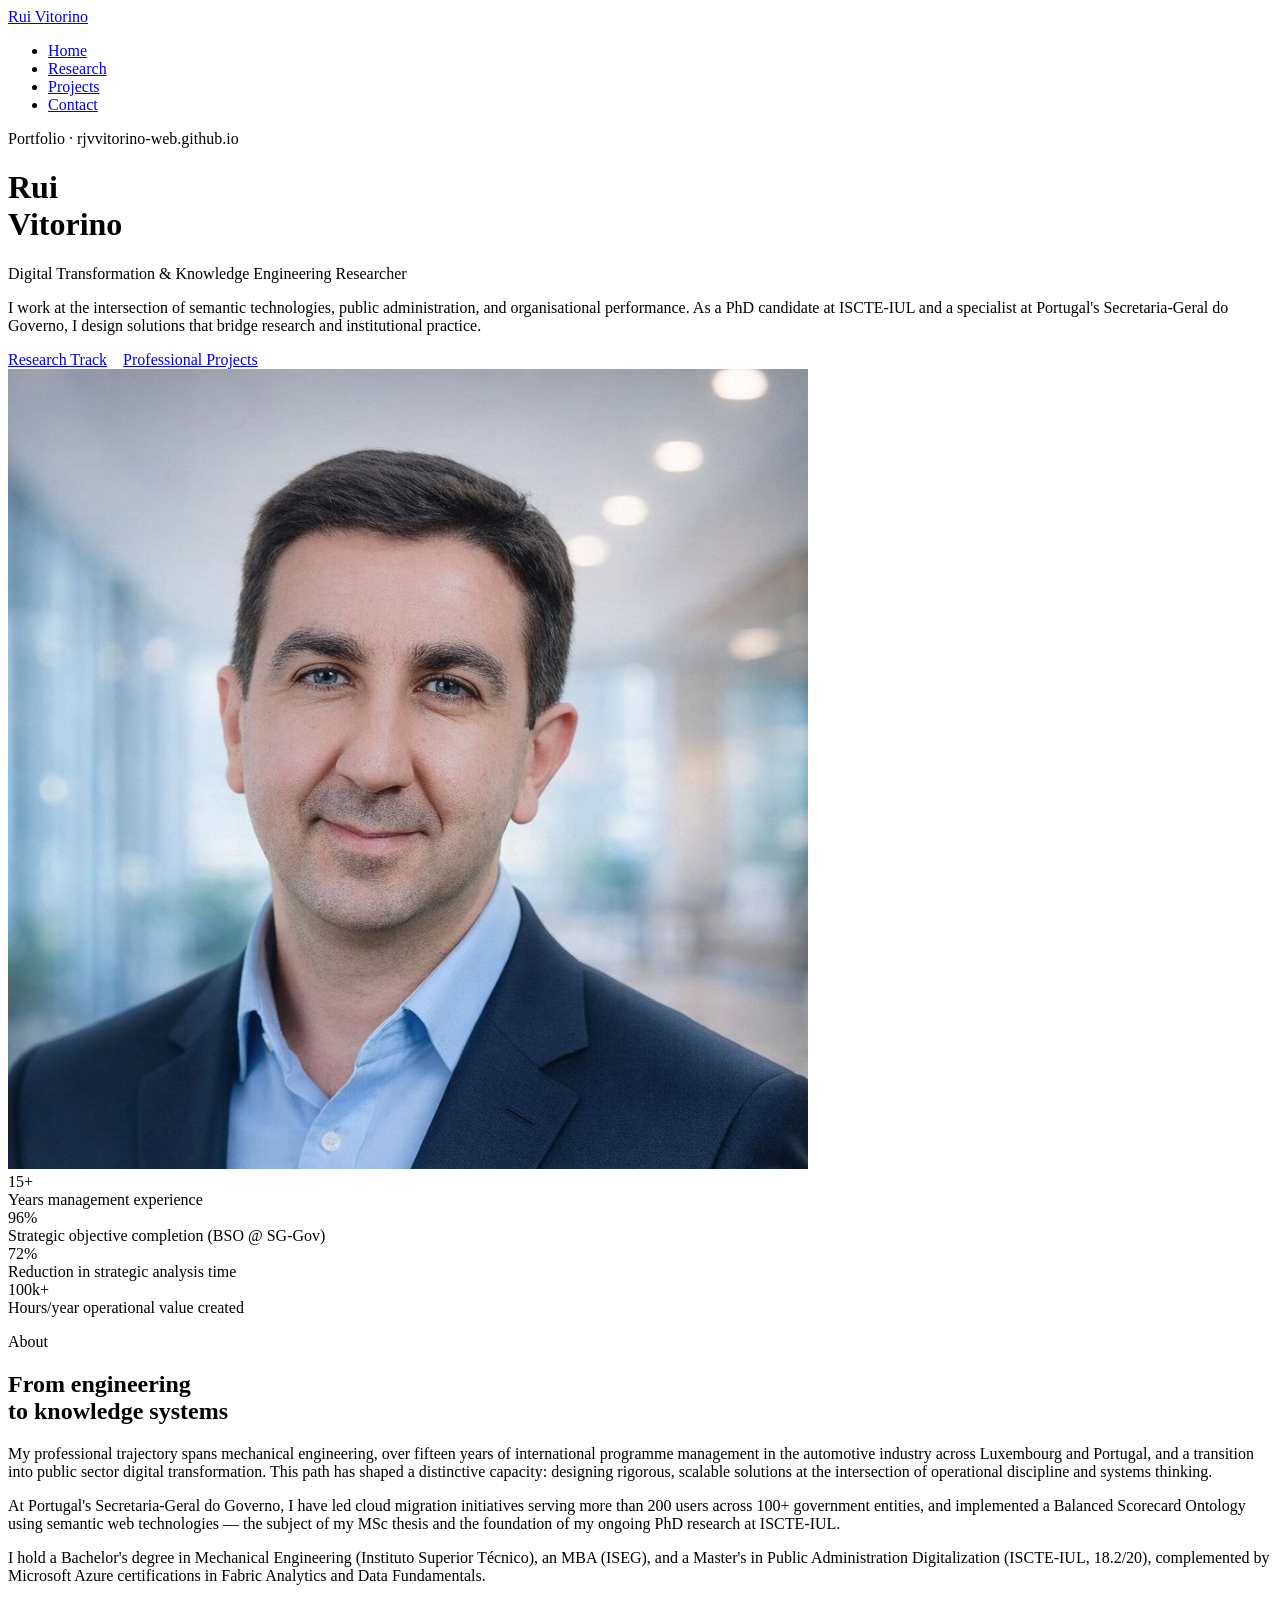
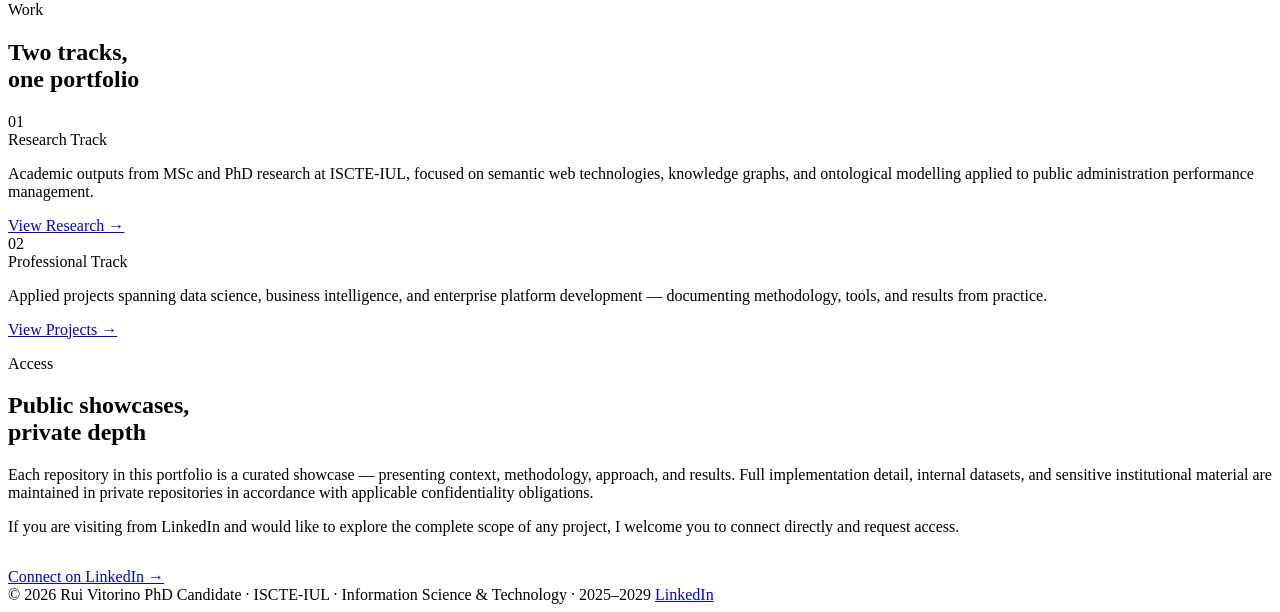
==== index.html @ caaadf18 "Add website files" ====
<!DOCTYPE html>
<html lang="en">
<head>
  <meta charset="UTF-8">
  <meta name="viewport" content="width=device-width, initial-scale=1.0">
  <title>Rui Vitorino — Digital Transformation & Knowledge Engineering</title>
  <meta name="description" content="Public portfolio of Rui Vitorino — researcher in semantic technologies and knowledge graphs applied to public administration, and digital transformation practitioner.">
  <link rel="stylesheet" href="assets/style.css">
</head>
<body>

  <!-- Navigation -->
  <nav>
    <div class="nav-inner">
      <a href="index.html" class="nav-brand">Rui Vitorino</a>
      <ul class="nav-links">
        <li><a href="index.html" class="active">Home</a></li>
        <li><a href="research.html">Research</a></li>
        <li><a href="projects.html">Projects</a></li>
        <li><a href="contact.html">Contact</a></li>
      </ul>
    </div>
  </nav>

  <div class="page">

    <!-- Hero -->
    <div class="hero">
      <div>
        <p class="hero-eyebrow fade-up">Portfolio · rjvvitorino-web.github.io</p>
        <h1 class="hero-name fade-up delay-1">Rui<br>Vitorino</h1>
        <p class="hero-title fade-up delay-2">Digital Transformation & Knowledge Engineering Researcher</p>
        <p class="hero-desc fade-up delay-3">
          I work at the intersection of semantic technologies, public administration, and organisational performance. 
          As a PhD candidate at ISCTE-IUL and a specialist at Portugal's Secretaria-Geral do Governo, 
          I design solutions that bridge research and institutional practice.
        </p>
        <div class="fade-up delay-4" style="display:flex;gap:1rem;flex-wrap:wrap;">
          <a href="research.html" class="btn btn-primary">Research Track</a>
          <a href="projects.html" class="btn btn-outline">Professional Projects</a>
        </div>
      </div>
      <img src="photo.jpeg" alt="Rui Vitorino" class="hero-photo fade-up delay-2">
    </div>

    <!-- Stats -->
    <div class="stats fade-up">
      <div>
        <div class="stat-num">15+</div>
        <div class="stat-label">Years management experience</div>
      </div>
      <div>
        <div class="stat-num">96%</div>
        <div class="stat-label">Strategic objective completion (BSO @ SG-Gov)</div>
      </div>
      <div>
        <div class="stat-num">72%</div>
        <div class="stat-label">Reduction in strategic analysis time</div>
      </div>
      <div>
        <div class="stat-num">100k+</div>
        <div class="stat-label">Hours/year operational value created</div>
      </div>
    </div>

    <!-- About -->
    <div class="section">
      <p class="section-label">About</p>
      <h2 class="section-title">From engineering<br>to knowledge systems</h2>
      <div class="section-body">
        <p>
          My professional trajectory spans mechanical engineering, over fifteen years of international programme management in the automotive industry across Luxembourg and Portugal, and a transition into public sector digital transformation. 
          This path has shaped a distinctive capacity: designing rigorous, scalable solutions at the intersection of operational discipline and systems thinking.
        </p>
        <p>
          At Portugal's Secretaria-Geral do Governo, I have led cloud migration initiatives serving more than 200 users across 100+ government entities, and implemented a Balanced Scorecard Ontology using semantic web technologies — the subject of my MSc thesis and the foundation of my ongoing PhD research at ISCTE-IUL.
        </p>
        <p>
          I hold a Bachelor's degree in Mechanical Engineering (Instituto Superior Técnico), an MBA (ISEG), and a Master's in Public Administration Digitalization (ISCTE-IUL, 18.2/20), complemented by Microsoft Azure certifications in Fabric Analytics and Data Fundamentals.
        </p>
      </div>
    </div>

    <!-- Tracks -->
    <div class="section">
      <p class="section-label">Work</p>
      <h2 class="section-title">Two tracks,<br>one portfolio</h2>
      <div class="tracks">
        <div class="track-card">
          <div class="track-number">01</div>
          <div class="track-title">Research Track</div>
          <p class="track-desc">
            Academic outputs from MSc and PhD research at ISCTE-IUL, focused on semantic web technologies, 
            knowledge graphs, and ontological modelling applied to public administration performance management.
          </p>
          <a href="research.html" class="btn btn-outline">View Research →</a>
        </div>
        <div class="track-card">
          <div class="track-number">02</div>
          <div class="track-title">Professional Track</div>
          <p class="track-desc">
            Applied projects spanning data science, business intelligence, and enterprise platform development — 
            documenting methodology, tools, and results from practice.
          </p>
          <a href="projects.html" class="btn btn-outline">View Projects →</a>
        </div>
      </div>
    </div>

    <!-- Access note -->
    <div class="section">
      <p class="section-label">Access</p>
      <h2 class="section-title">Public showcases,<br>private depth</h2>
      <div class="section-body">
        <p>
          Each repository in this portfolio is a curated showcase — presenting context, methodology, approach, and results. 
          Full implementation detail, internal datasets, and sensitive institutional material are maintained in private repositories 
          in accordance with applicable confidentiality obligations.
        </p>
        <p>
          If you are visiting from LinkedIn and would like to explore the complete scope of any project, 
          I welcome you to connect directly and request access.
        </p>
      </div>
      <div style="margin-top:2rem;">
        <a href="contact.html" class="btn btn-primary">Connect on LinkedIn →</a>
      </div>
    </div>

  </div>

  <footer>
    <div class="footer-inner">
      <span>© 2026 Rui Vitorino</span>
      <span>PhD Candidate · ISCTE-IUL · Information Science & Technology · 2025–2029</span>
      <a href="https://www.linkedin.com/in/rui-jv-vitorino/" target="_blank" rel="noopener">LinkedIn</a>
    </div>
  </footer>

</body>
</html>
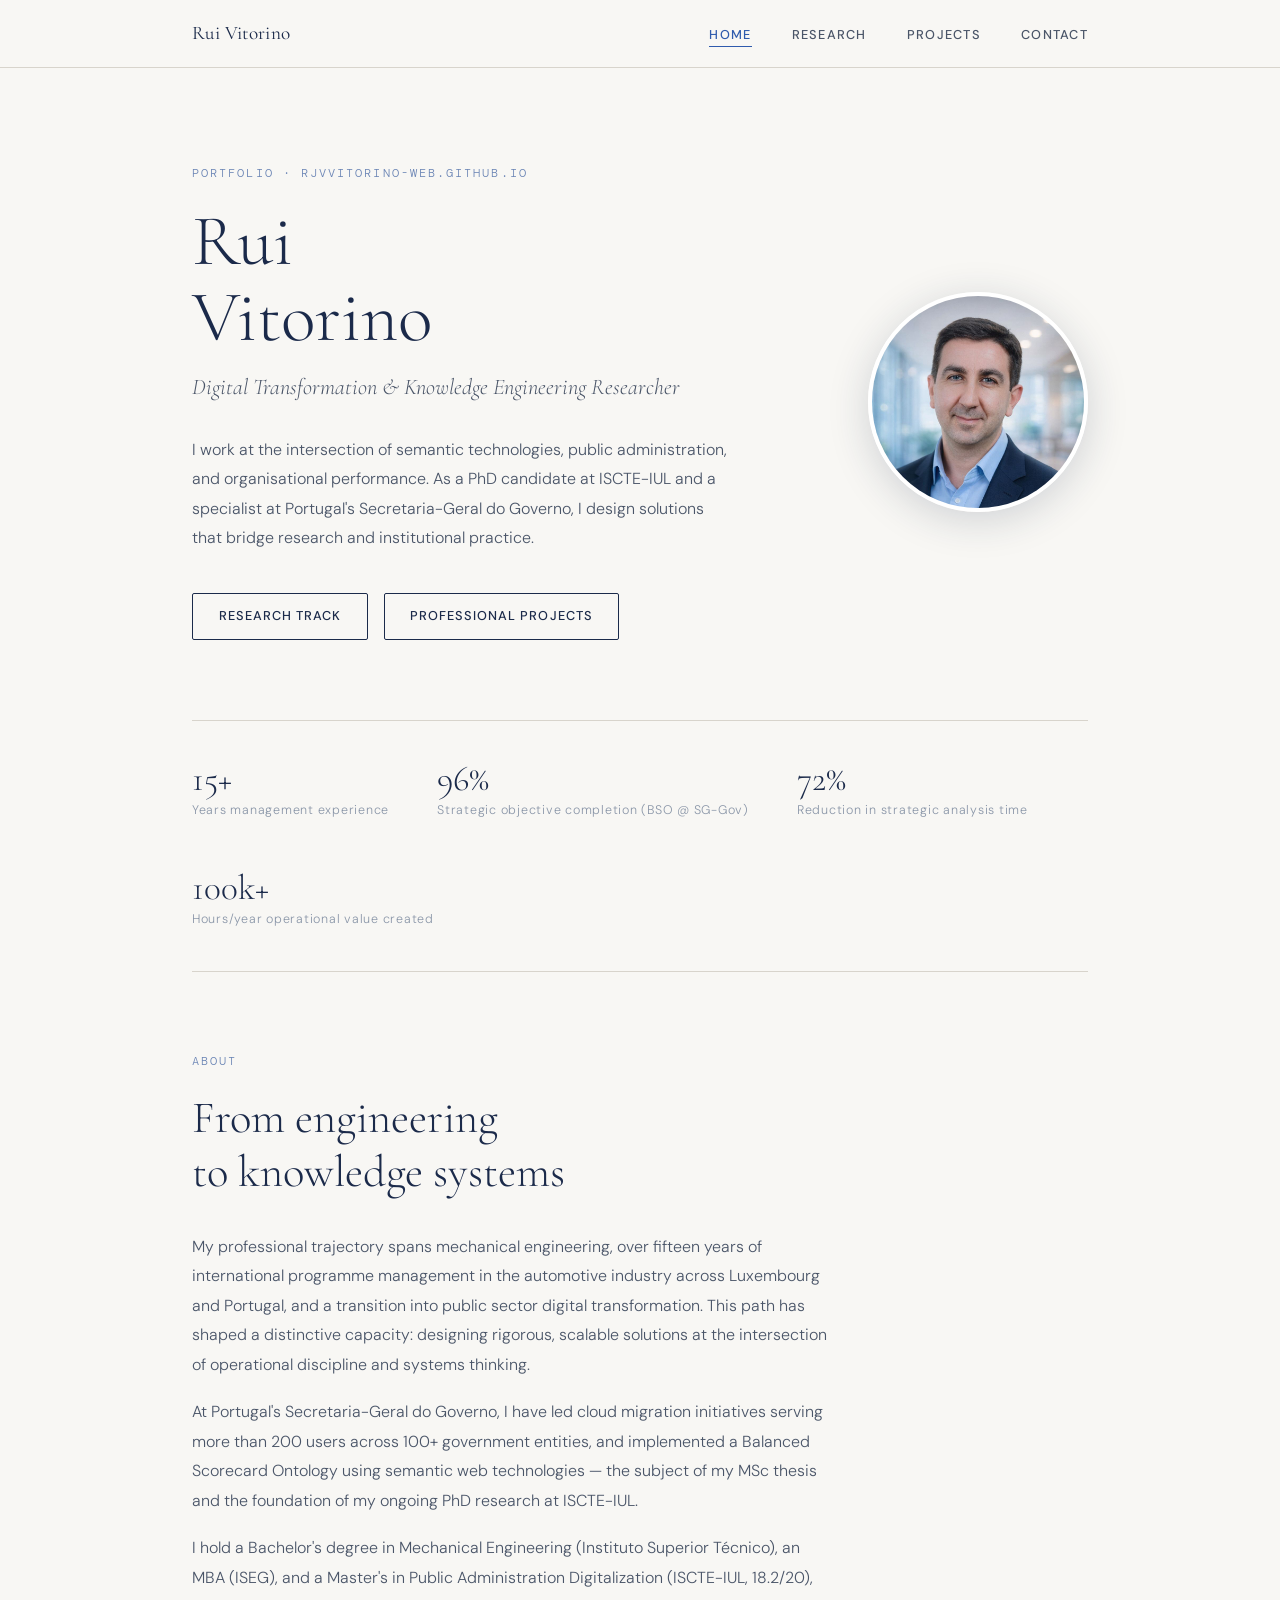
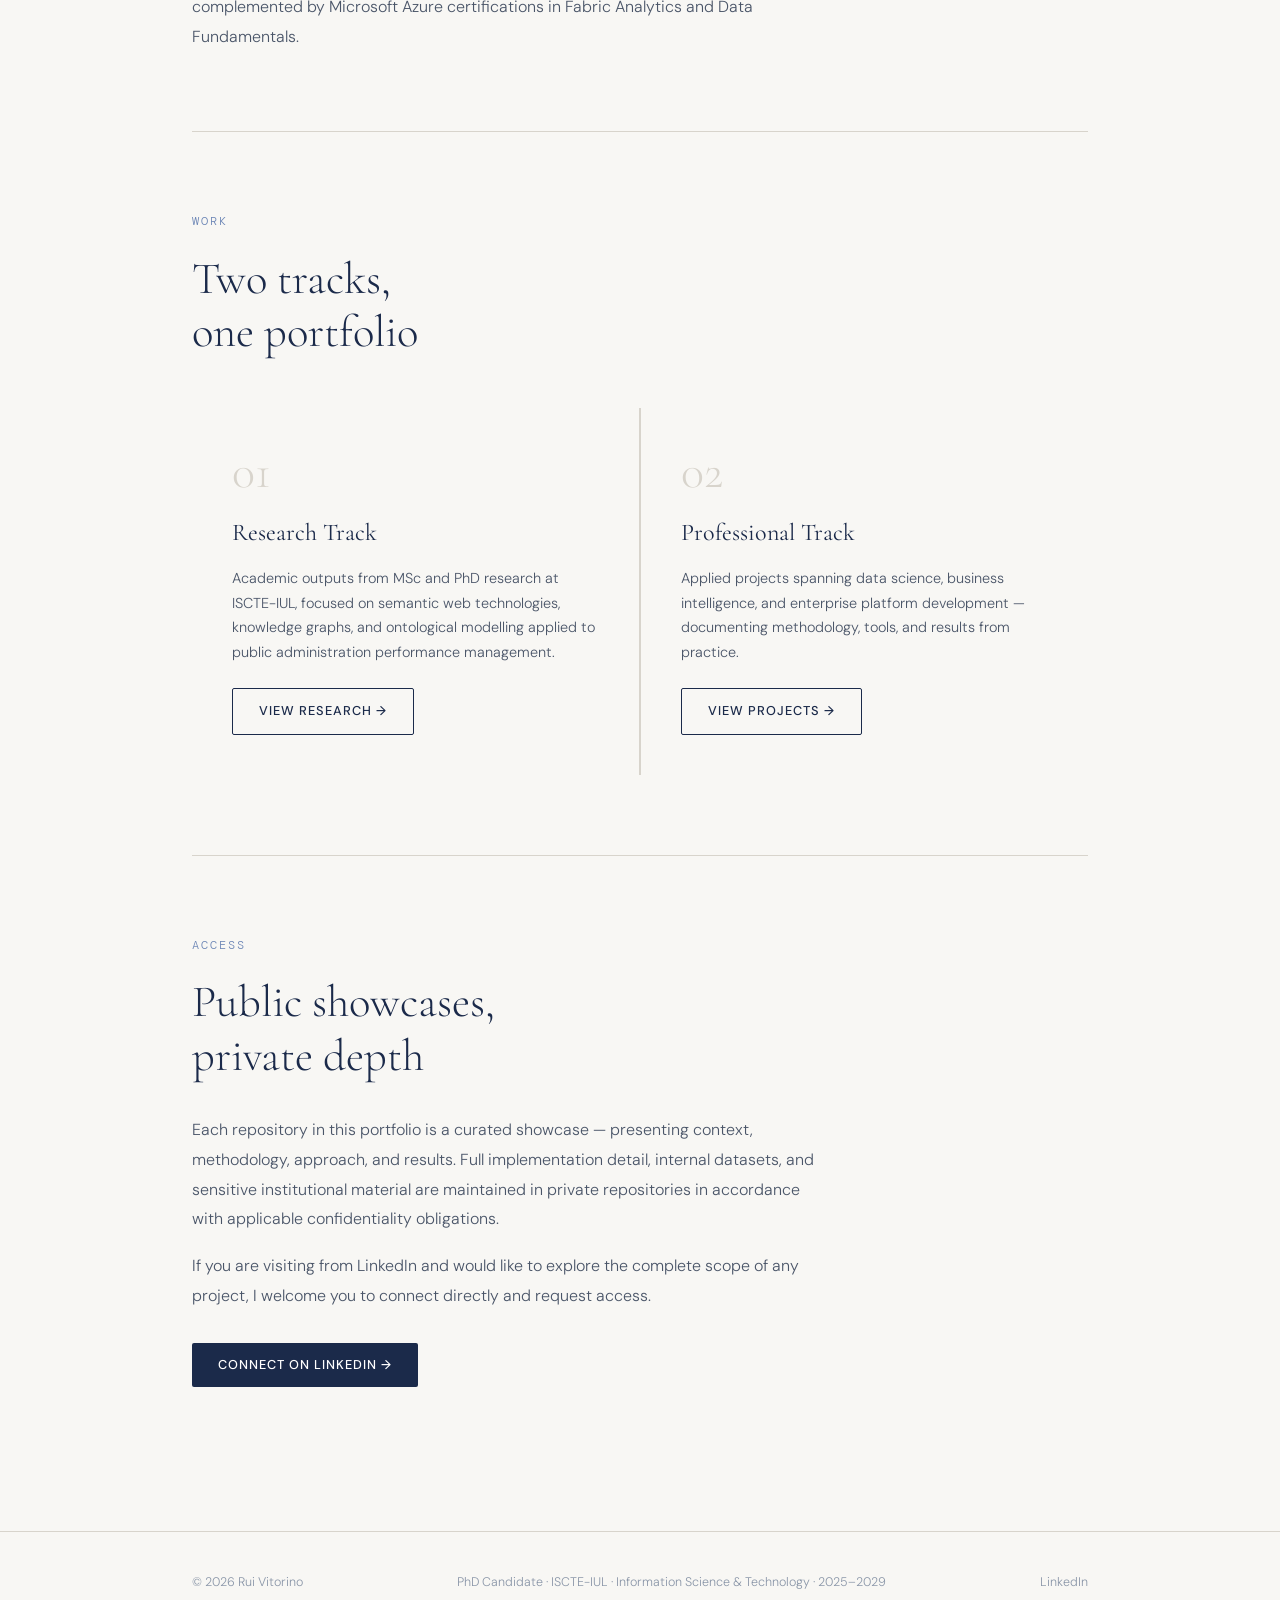
==== commit 4fe0f0dd: "Change Research Track button style to outline" ====
--- a/index.html
+++ b/index.html
@@ -36,7 +36,7 @@
           I design solutions that bridge research and institutional practice.
         </p>
         <div class="fade-up delay-4" style="display:flex;gap:1rem;flex-wrap:wrap;">
-          <a href="research.html" class="btn btn-primary">Research Track</a>
+          <a href="research.html" class="btn btn-outline">Research Track</a>
           <a href="projects.html" class="btn btn-outline">Professional Projects</a>
         </div>
       </div>
--- a/assets/style.css
+++ b/assets/style.css
@@ -0,0 +1,552 @@
+/* ─────────────────────────────────────────────────────────────────
+   Rui Vitorino · GitHub Pages · Shared Stylesheet
+   Aesthetic: Editorial Refined — Cormorant + DM Sans · Navy + Warm Off-White
+───────────────────────────────────────────────────────────────── */
+
+@import url('https://fonts.googleapis.com/css2?family=Cormorant+Garamond:ital,wght@0,300;0,400;0,600;1,300;1,400&family=DM+Sans:wght@300;400;500&family=DM+Mono:wght@400&display=swap');
+
+/* ── Variables ── */
+:root {
+  --bg:           #F8F7F4;
+  --bg-alt:       #F0EEE9;
+  --navy:         #1B2A4A;
+  --navy-light:   #2B3F6B;
+  --accent:       #2F5BAD;
+  --accent-muted: #6B85B5;
+  --text:         #1B2A4A;
+  --text-mid:     #4A5568;
+  --text-light:   #8A96A8;
+  --rule:         #D8D4CC;
+  --tag-bg:       #E8EBF4;
+  --tag-text:     #2F5BAD;
+  --white:        #FFFFFF;
+
+  --font-display: 'Cormorant Garamond', Georgia, serif;
+  --font-body:    'DM Sans', system-ui, sans-serif;
+  --font-mono:    'DM Mono', monospace;
+
+  --max-w: 960px;
+  --nav-h: 68px;
+}
+
+/* ── Reset ── */
+*, *::before, *::after { box-sizing: border-box; margin: 0; padding: 0; }
+html { scroll-behavior: smooth; }
+body {
+  background: var(--bg);
+  color: var(--text);
+  font-family: var(--font-body);
+  font-weight: 300;
+  font-size: 16px;
+  line-height: 1.75;
+  -webkit-font-smoothing: antialiased;
+}
+img { display: block; max-width: 100%; }
+a { color: var(--accent); text-decoration: none; transition: color .2s; }
+a:hover { color: var(--navy); }
+
+/* ── Navigation ── */
+nav {
+  position: sticky;
+  top: 0;
+  z-index: 100;
+  height: var(--nav-h);
+  background: rgba(248, 247, 244, 0.94);
+  backdrop-filter: blur(12px);
+  border-bottom: 1px solid var(--rule);
+  display: flex;
+  align-items: center;
+}
+.nav-inner {
+  max-width: var(--max-w);
+  margin: 0 auto;
+  padding: 0 2rem;
+  width: 100%;
+  display: flex;
+  align-items: center;
+  justify-content: space-between;
+}
+.nav-brand {
+  font-family: var(--font-display);
+  font-size: 1.2rem;
+  font-weight: 400;
+  color: var(--navy);
+  letter-spacing: .02em;
+}
+.nav-brand:hover { color: var(--accent); }
+.nav-links {
+  display: flex;
+  gap: 2.5rem;
+  list-style: none;
+}
+.nav-links a {
+  font-size: .8rem;
+  font-weight: 500;
+  letter-spacing: .1em;
+  text-transform: uppercase;
+  color: var(--text-mid);
+  position: relative;
+  padding-bottom: 2px;
+}
+.nav-links a::after {
+  content: '';
+  position: absolute;
+  left: 0; bottom: -2px;
+  width: 0; height: 1px;
+  background: var(--accent);
+  transition: width .25s ease;
+}
+.nav-links a:hover::after,
+.nav-links a.active::after { width: 100%; }
+.nav-links a.active { color: var(--accent); }
+
+/* ── Page wrapper ── */
+.page { max-width: var(--max-w); margin: 0 auto; padding: 0 2rem; }
+
+/* ── Section spacing ── */
+.section { padding: 5rem 0; }
+.section + .section { border-top: 1px solid var(--rule); }
+.section-label {
+  font-family: var(--font-mono);
+  font-size: .72rem;
+  letter-spacing: .18em;
+  text-transform: uppercase;
+  color: var(--accent-muted);
+  margin-bottom: 1.25rem;
+}
+.section-title {
+  font-family: var(--font-display);
+  font-size: clamp(2rem, 4vw, 2.8rem);
+  font-weight: 300;
+  line-height: 1.2;
+  color: var(--navy);
+  margin-bottom: 2rem;
+}
+.section-body {
+  font-size: 1rem;
+  line-height: 1.85;
+  color: var(--text-mid);
+  max-width: 640px;
+}
+.section-body p + p { margin-top: 1.1em; }
+
+/* ── Hero (index only) ── */
+.hero {
+  padding: 6rem 0 5rem;
+  display: grid;
+  grid-template-columns: 1fr auto;
+  gap: 4rem;
+  align-items: center;
+}
+.hero-eyebrow {
+  font-family: var(--font-mono);
+  font-size: .72rem;
+  letter-spacing: .18em;
+  text-transform: uppercase;
+  color: var(--accent-muted);
+  margin-bottom: 1.25rem;
+}
+.hero-name {
+  font-family: var(--font-display);
+  font-size: clamp(3rem, 6vw, 4.5rem);
+  font-weight: 300;
+  line-height: 1.05;
+  color: var(--navy);
+  margin-bottom: 1rem;
+}
+.hero-title {
+  font-family: var(--font-display);
+  font-size: clamp(1.1rem, 2.5vw, 1.4rem);
+  font-weight: 300;
+  font-style: italic;
+  color: var(--text-mid);
+  margin-bottom: 2rem;
+  line-height: 1.4;
+}
+.hero-desc {
+  font-size: 1rem;
+  line-height: 1.85;
+  color: var(--text-mid);
+  max-width: 540px;
+  margin-bottom: 2.5rem;
+}
+.hero-photo {
+  width: 220px;
+  height: 220px;
+  border-radius: 50%;
+  object-fit: cover;
+  object-position: center top;
+  border: 4px solid var(--white);
+  box-shadow: 0 8px 40px rgba(27,42,74,.18);
+  flex-shrink: 0;
+}
+
+/* ── Buttons ── */
+.btn {
+  display: inline-flex;
+  align-items: center;
+  gap: .5rem;
+  padding: .7rem 1.6rem;
+  font-family: var(--font-body);
+  font-size: .8rem;
+  font-weight: 500;
+  letter-spacing: .08em;
+  text-transform: uppercase;
+  border-radius: 2px;
+  transition: all .2s;
+  cursor: pointer;
+  border: none;
+}
+.btn-primary {
+  background: var(--navy);
+  color: var(--white);
+}
+.btn-primary:hover {
+  background: var(--accent);
+  color: var(--white);
+}
+.btn-outline {
+  background: transparent;
+  color: var(--navy);
+  border: 1px solid var(--navy);
+}
+.btn-outline:hover {
+  background: var(--navy);
+  color: var(--white);
+}
+
+/* ── Stats strip ── */
+.stats {
+  display: flex;
+  gap: 3rem;
+  flex-wrap: wrap;
+  padding: 2.5rem 0;
+  border-top: 1px solid var(--rule);
+  border-bottom: 1px solid var(--rule);
+}
+.stat-num {
+  font-family: var(--font-display);
+  font-size: 2.2rem;
+  font-weight: 300;
+  color: var(--navy);
+  line-height: 1;
+}
+.stat-label {
+  font-size: .78rem;
+  color: var(--text-light);
+  letter-spacing: .06em;
+  margin-top: .25rem;
+}
+
+/* ── Track cards ── */
+.tracks {
+  display: grid;
+  grid-template-columns: 1fr 1fr;
+  gap: 2px;
+  margin-top: 3rem;
+  background: var(--rule);
+}
+.track-card {
+  background: var(--bg);
+  padding: 2.5rem;
+  transition: background .2s;
+}
+.track-card:hover { background: var(--white); }
+.track-number {
+  font-family: var(--font-display);
+  font-size: 3rem;
+  font-weight: 300;
+  color: var(--rule);
+  line-height: 1;
+  margin-bottom: 1rem;
+}
+.track-title {
+  font-family: var(--font-display);
+  font-size: 1.5rem;
+  font-weight: 400;
+  color: var(--navy);
+  margin-bottom: .75rem;
+}
+.track-desc {
+  font-size: .9rem;
+  color: var(--text-mid);
+  line-height: 1.7;
+  margin-bottom: 1.5rem;
+}
+
+/* ── Research items ── */
+.research-list { display: flex; flex-direction: column; gap: 0; }
+.research-item {
+  padding: 2.5rem 0;
+  border-bottom: 1px solid var(--rule);
+  display: grid;
+  grid-template-columns: 1fr auto;
+  gap: 2rem;
+  align-items: start;
+}
+.research-item:first-child { padding-top: 0; }
+.research-meta {
+  font-family: var(--font-mono);
+  font-size: .68rem;
+  letter-spacing: .14em;
+  text-transform: uppercase;
+  color: var(--accent-muted);
+  margin-bottom: .5rem;
+}
+.research-title {
+  font-family: var(--font-display);
+  font-size: 1.45rem;
+  font-weight: 400;
+  color: var(--navy);
+  margin-bottom: .6rem;
+  line-height: 1.25;
+}
+.research-desc {
+  font-size: .92rem;
+  color: var(--text-mid);
+  line-height: 1.75;
+  max-width: 560px;
+}
+.research-status {
+  flex-shrink: 0;
+  text-align: right;
+}
+
+/* ── Tags ── */
+.tags { display: flex; flex-wrap: wrap; gap: .4rem; margin-top: 1rem; }
+.tag {
+  display: inline-block;
+  padding: .2rem .65rem;
+  background: var(--tag-bg);
+  color: var(--tag-text);
+  font-size: .72rem;
+  font-weight: 500;
+  letter-spacing: .05em;
+  border-radius: 2px;
+}
+
+/* ── Status badge ── */
+.badge {
+  display: inline-flex;
+  align-items: center;
+  gap: .4rem;
+  padding: .3rem .8rem;
+  border-radius: 2px;
+  font-size: .7rem;
+  font-weight: 500;
+  letter-spacing: .06em;
+  text-transform: uppercase;
+  white-space: nowrap;
+}
+.badge-complete {
+  background: #E6F4EA;
+  color: #2D7A47;
+}
+.badge-pipeline {
+  background: #FFF3E0;
+  color: #B45309;
+}
+.badge-dot {
+  width: 6px; height: 6px;
+  border-radius: 50%;
+  background: currentColor;
+  opacity: .7;
+}
+
+/* ── Project cards ── */
+.projects-grid {
+  display: grid;
+  grid-template-columns: 1fr 1fr;
+  gap: 1.5rem;
+  margin-top: 3rem;
+}
+.project-card {
+  background: var(--white);
+  border: 1px solid var(--rule);
+  padding: 2rem;
+  border-radius: 2px;
+  transition: box-shadow .2s, transform .2s;
+}
+.project-card:hover {
+  box-shadow: 0 6px 30px rgba(27,42,74,.1);
+  transform: translateY(-2px);
+}
+.project-domain {
+  font-family: var(--font-mono);
+  font-size: .68rem;
+  letter-spacing: .14em;
+  text-transform: uppercase;
+  color: var(--accent-muted);
+  margin-bottom: .6rem;
+}
+.project-title {
+  font-family: var(--font-display);
+  font-size: 1.3rem;
+  font-weight: 400;
+  color: var(--navy);
+  margin-bottom: .6rem;
+}
+.project-desc {
+  font-size: .88rem;
+  color: var(--text-mid);
+  line-height: 1.7;
+}
+
+/* ── Pipeline table ── */
+.pipeline {
+  margin-top: 3rem;
+  border: 1px solid var(--rule);
+  border-radius: 2px;
+  overflow: hidden;
+}
+.pipeline-header {
+  background: var(--navy);
+  color: var(--white);
+  padding: 1rem 1.5rem;
+  font-family: var(--font-mono);
+  font-size: .72rem;
+  letter-spacing: .14em;
+  text-transform: uppercase;
+}
+.pipeline-row {
+  display: grid;
+  grid-template-columns: 1fr auto auto;
+  gap: 1.5rem;
+  padding: 1.25rem 1.5rem;
+  align-items: center;
+  border-top: 1px solid var(--rule);
+  background: var(--white);
+}
+.pipeline-row:hover { background: var(--bg-alt); }
+.pipeline-output {
+  font-size: .9rem;
+  color: var(--navy);
+  font-weight: 400;
+}
+.pipeline-expected {
+  font-family: var(--font-mono);
+  font-size: .78rem;
+  color: var(--text-light);
+  white-space: nowrap;
+}
+
+/* ── Technologies ── */
+.tech-groups {
+  display: grid;
+  grid-template-columns: repeat(3, 1fr);
+  gap: 2.5rem;
+  margin-top: 3rem;
+}
+.tech-group-title {
+  font-family: var(--font-mono);
+  font-size: .7rem;
+  letter-spacing: .14em;
+  text-transform: uppercase;
+  color: var(--accent-muted);
+  margin-bottom: 1rem;
+  padding-bottom: .5rem;
+  border-bottom: 1px solid var(--rule);
+}
+.tech-list {
+  list-style: none;
+  display: flex;
+  flex-direction: column;
+  gap: .4rem;
+}
+.tech-list li {
+  font-size: .88rem;
+  color: var(--text-mid);
+  display: flex;
+  align-items: center;
+  gap: .5rem;
+}
+.tech-list li::before {
+  content: '';
+  width: 3px; height: 3px;
+  border-radius: 50%;
+  background: var(--accent-muted);
+  flex-shrink: 0;
+}
+
+/* ── Contact ── */
+.contact-grid {
+  display: grid;
+  grid-template-columns: 1fr 1fr;
+  gap: 4rem;
+  align-items: start;
+  margin-top: 3rem;
+}
+.contact-method {
+  display: flex;
+  flex-direction: column;
+  gap: .4rem;
+  padding: 2rem;
+  background: var(--white);
+  border: 1px solid var(--rule);
+  border-radius: 2px;
+}
+.contact-method-label {
+  font-family: var(--font-mono);
+  font-size: .68rem;
+  letter-spacing: .14em;
+  text-transform: uppercase;
+  color: var(--accent-muted);
+}
+.contact-method-value {
+  font-family: var(--font-display);
+  font-size: 1.2rem;
+  color: var(--navy);
+}
+.contact-note {
+  margin-top: 2.5rem;
+  padding: 1.75rem;
+  background: var(--bg-alt);
+  border-left: 3px solid var(--accent);
+  font-size: .9rem;
+  color: var(--text-mid);
+  line-height: 1.75;
+}
+
+/* ── Footer ── */
+footer {
+  border-top: 1px solid var(--rule);
+  padding: 2.5rem 0;
+  margin-top: 4rem;
+}
+.footer-inner {
+  max-width: var(--max-w);
+  margin: 0 auto;
+  padding: 0 2rem;
+  display: flex;
+  justify-content: space-between;
+  align-items: center;
+  font-size: .78rem;
+  color: var(--text-light);
+}
+.footer-inner a { color: var(--text-light); }
+.footer-inner a:hover { color: var(--accent); }
+
+/* ── Animations ── */
+@keyframes fadeUp {
+  from { opacity: 0; transform: translateY(20px); }
+  to   { opacity: 1; transform: translateY(0); }
+}
+.fade-up { animation: fadeUp .6s ease both; }
+.delay-1 { animation-delay: .1s; }
+.delay-2 { animation-delay: .2s; }
+.delay-3 { animation-delay: .3s; }
+.delay-4 { animation-delay: .4s; }
+
+/* ── Responsive ── */
+@media (max-width: 720px) {
+  .hero { grid-template-columns: 1fr; }
+  .hero-photo { width: 160px; height: 160px; order: -1; }
+  .tracks, .projects-grid, .contact-grid, .tech-groups {
+    grid-template-columns: 1fr;
+  }
+  .research-item { grid-template-columns: 1fr; }
+  .pipeline-row { grid-template-columns: 1fr auto; }
+  .pipeline-expected { display: none; }
+  .stats { gap: 2rem; }
+  .nav-links { gap: 1.5rem; }
+}
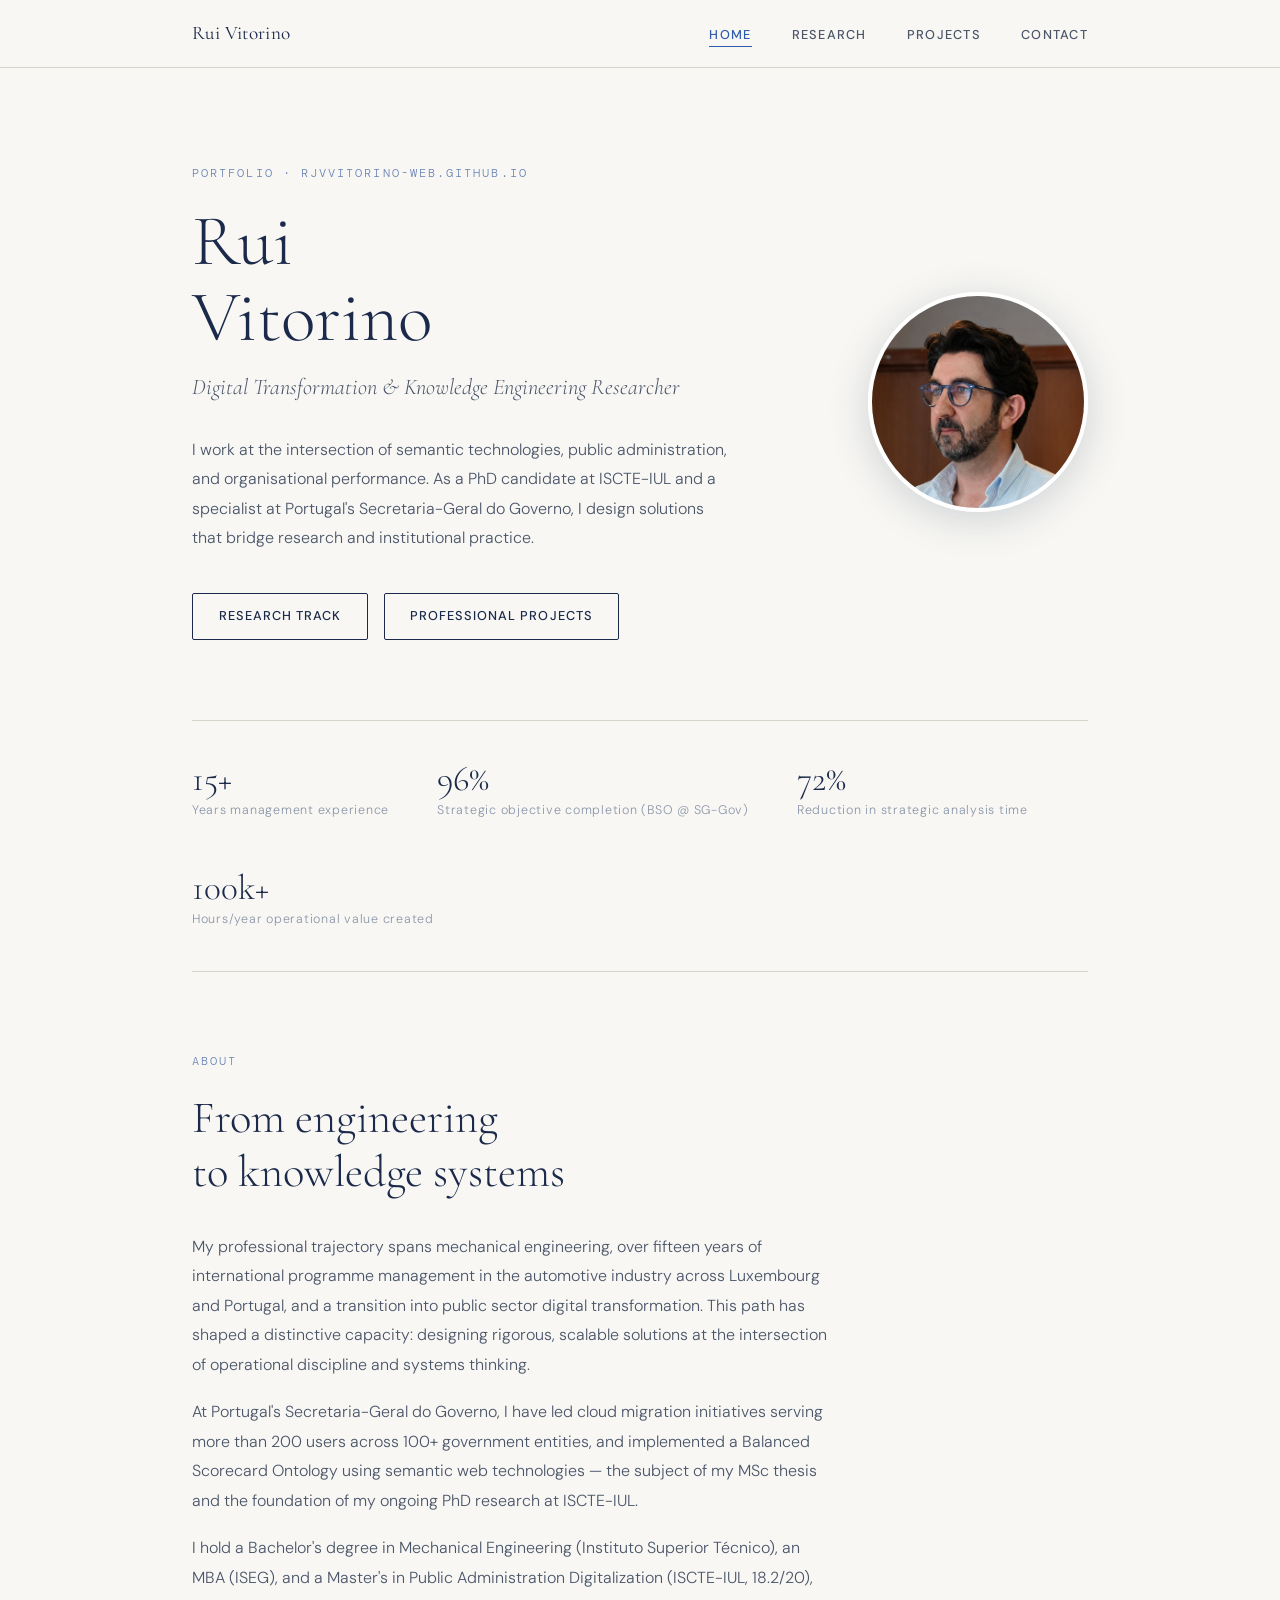
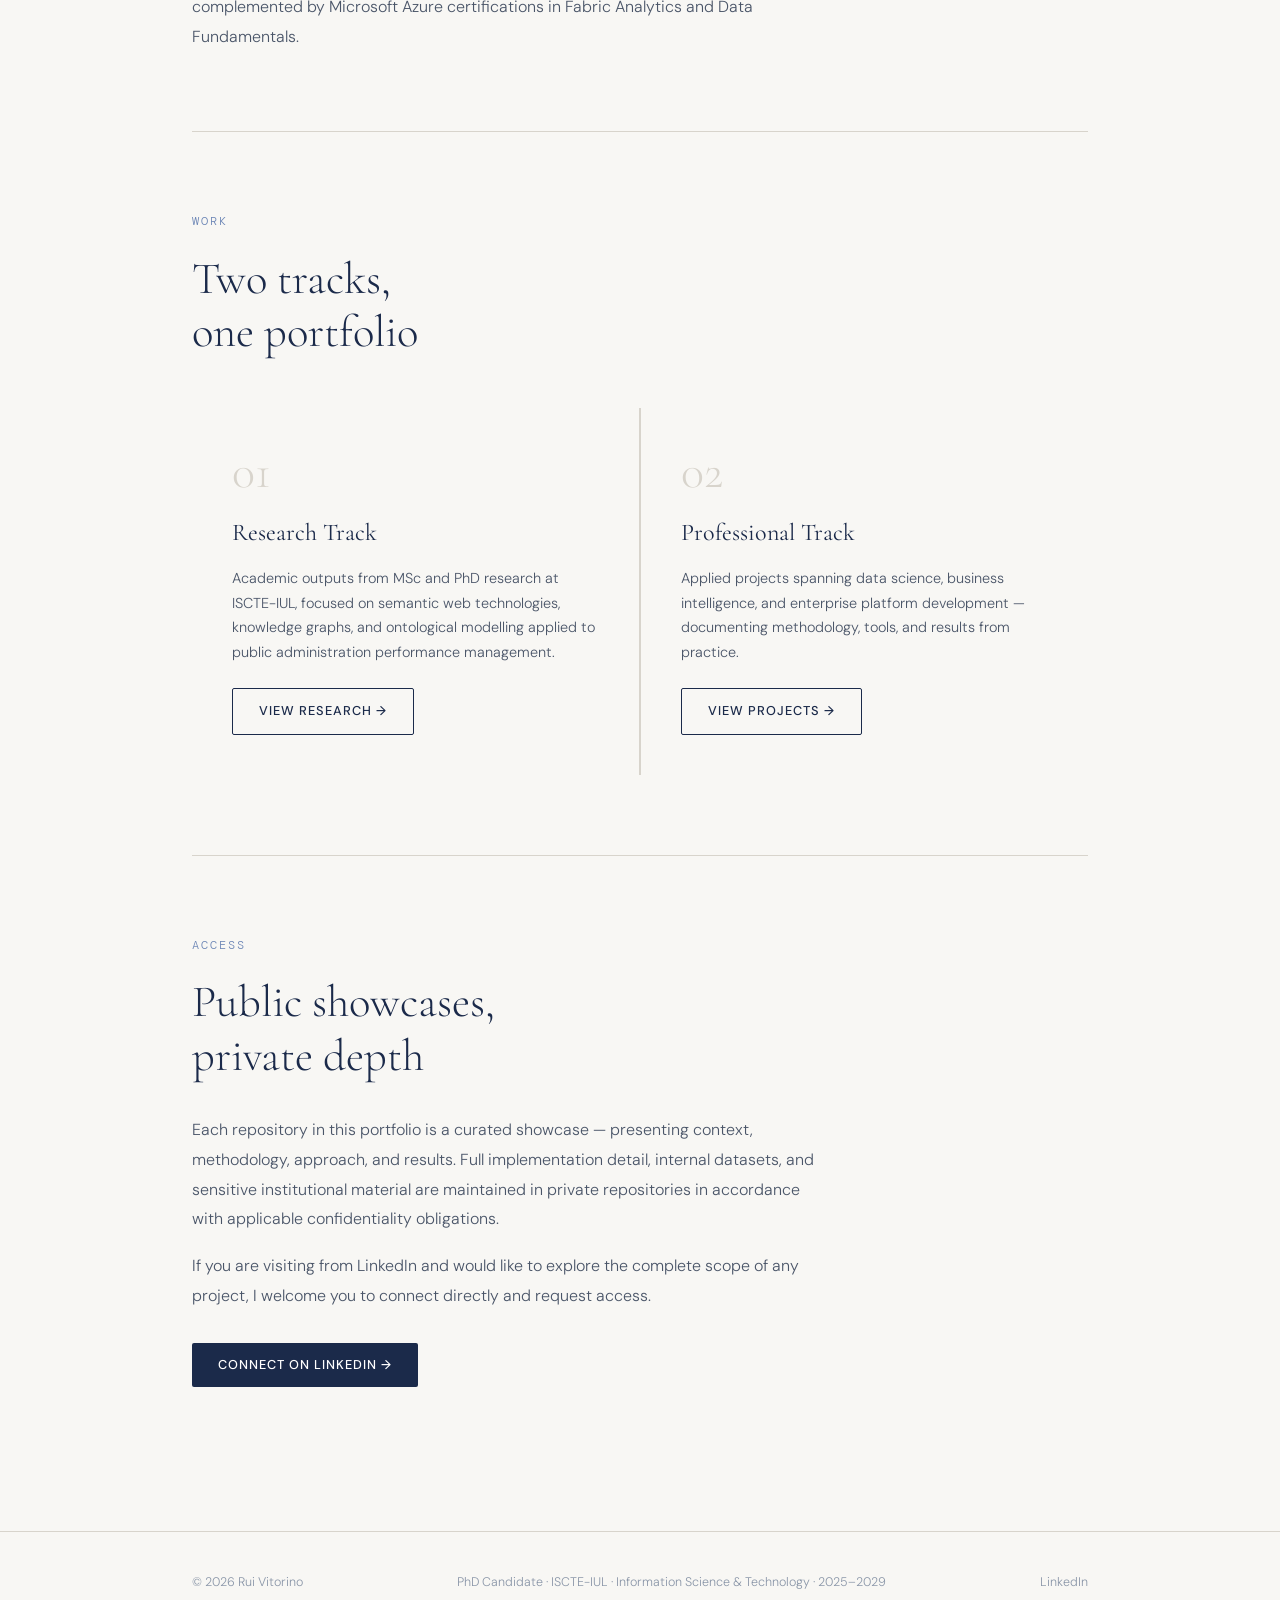
==== commit c308b49c: "Replace photo.jpeg with Foto_Teams.png" ====
--- a/index.html
+++ b/index.html
@@ -40,7 +40,7 @@
           <a href="projects.html" class="btn btn-outline">Professional Projects</a>
         </div>
       </div>
-      <img src="photo.jpeg" alt="Rui Vitorino" class="hero-photo fade-up delay-2">
+      <img src="Foto_Teams.png" alt="Rui Vitorino" class="hero-photo fade-up delay-2">
     </div>
 
     <!-- Stats -->
